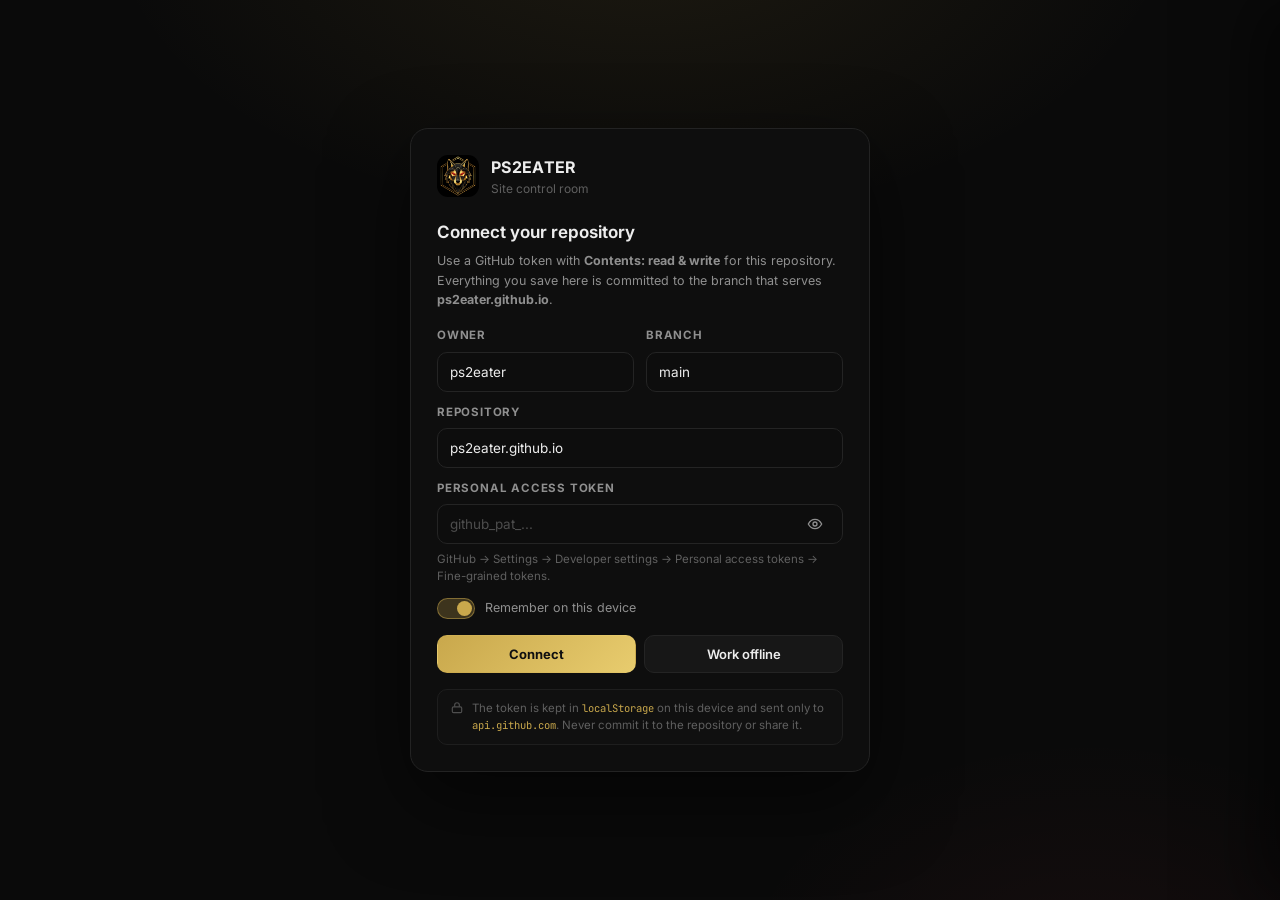
==== admin.html @ 751aa6f3 "Add files via upload" ====
<!DOCTYPE html>
<html lang="en">
<head>
<meta charset="UTF-8">
<meta name="viewport" content="width=device-width, initial-scale=1.0">
<title>PS2EATER - Control Room</title>
<meta name="robots" content="noindex, nofollow">
<link rel="icon" href="logo.png" type="image/png">
<link rel="preconnect" href="https://fonts.googleapis.com">
<link rel="preconnect" href="https://fonts.gstatic.com" crossorigin>
<link rel="stylesheet" href="admin.css">
</head>
<body>

<!-- ============================ LOGIN ============================ -->
<div class="login" id="login">
  <div class="login-card">
    <div class="login-brand">
      <img src="logo.png" alt="" width="42" height="42">
      <div>
        <h1>PS2EATER</h1>
        <p>Site control room</p>
      </div>
    </div>

    <h2>Connect your repository</h2>
    <p>Use a GitHub token with <b>Contents: read &amp; write</b> for this repository. Everything you save here is committed to the branch that serves <b>ps2eater.github.io</b>.</p>

    <form class="login-form" id="login-form" autocomplete="off">
      <div class="form-row">
        <div class="field">
          <label for="login-owner">Owner</label>
          <input class="input" id="login-owner" value="ps2eater" spellcheck="false">
        </div>
        <div class="field">
          <label for="login-branch">Branch</label>
          <input class="input" id="login-branch" value="main" spellcheck="false">
        </div>
      </div>
      <div class="field">
        <label for="login-repo">Repository</label>
        <input class="input" id="login-repo" value="ps2eater.github.io" spellcheck="false">
      </div>
      <div class="field">
        <label for="login-token">Personal access token</label>
        <div class="input-affix">
          <input class="input" id="login-token" type="password" placeholder="github_pat_..." spellcheck="false">
          <button class="btn-icon" type="button" id="toggle-token" title="Show token" aria-label="Show token">
            <svg viewBox="0 0 24 24" fill="none" stroke="currentColor" stroke-width="2"><path d="M2 12s3.6-7 10-7 10 7 10 7-3.6 7-10 7-10-7-10-7Z"/><circle cx="12" cy="12" r="3"/></svg>
          </button>
        </div>
        <span class="hint">GitHub → Settings → Developer settings → Personal access tokens → Fine-grained tokens.</span>
      </div>
      <label class="switch">
        <input type="checkbox" id="login-remember" checked>
        <span class="track"></span>
        <span>Remember on this device</span>
      </label>
      <div class="login-actions">
        <button class="btn btn-primary" type="submit" id="login-connect">Connect</button>
        <button class="btn" type="button" id="login-offline">Work offline</button>
      </div>
      <div class="secure-note">
        <svg viewBox="0 0 24 24" fill="none" stroke="currentColor" stroke-width="2"><rect x="4" y="10" width="16" height="10" rx="2"/><path d="M8 10V7a4 4 0 0 1 8 0v3"/></svg>
        <span>The token is kept in <code>localStorage</code> on this device and sent only to <code>api.github.com</code>. Never commit it to the repository or share it.</span>
      </div>
      <div class="hint error" id="login-status" hidden></div>
    </form>
  </div>
</div>

<!-- ============================ APP ============================ -->
<div class="app" id="app" hidden>
  <aside class="sidebar" id="sidebar">
    <div class="brand">
      <img src="logo.png" alt="" width="32" height="32">
      <div>
        <div class="brand-name">PS2EATER</div>
        <div class="brand-sub" id="brand-sub">Control room</div>
      </div>
    </div>

    <nav class="nav" aria-label="Main">
      <div class="nav-section">Dashboard</div>
      <button class="nav-item active" data-view="overview">
        <svg viewBox="0 0 24 24" fill="none" stroke="currentColor" stroke-width="1.9"><rect x="3" y="3" width="7" height="9" rx="1.5"/><rect x="14" y="3" width="7" height="5" rx="1.5"/><rect x="14" y="12" width="7" height="9" rx="1.5"/><rect x="3" y="16" width="7" height="5" rx="1.5"/></svg>
        Overview
      </button>
      <button class="nav-item" data-view="history">
        <svg viewBox="0 0 24 24" fill="none" stroke="currentColor" stroke-width="1.9"><path d="M3 12a9 9 0 1 0 3-6.7"/><path d="M3 4v5h5"/><path d="M12 8v4l3 2"/></svg>
        History
      </button>

      <div class="nav-section">Content</div>
      <button class="nav-item" data-view="tools">
        <svg viewBox="0 0 24 24" fill="none" stroke="currentColor" stroke-width="1.9"><path d="M14.7 6.3a4 4 0 0 0 5 5l-9.4 9.4a2.1 2.1 0 0 1-3-3Z"/><path d="m5 4 3 3"/></svg>
        <span class="grow">Tools</span><span class="count" id="count-tools">0</span>
      </button>
      <button class="nav-item" data-view="characters">
        <svg viewBox="0 0 24 24" fill="none" stroke="currentColor" stroke-width="1.9"><circle cx="12" cy="8" r="3.5"/><path d="M4.5 20a7.5 7.5 0 0 1 15 0"/></svg>
        <span class="grow">Characters</span><span class="count" id="count-characters">0</span>
      </button>
      <button class="nav-item" data-view="movepacks">
        <svg viewBox="0 0 24 24" fill="none" stroke="currentColor" stroke-width="1.9"><path d="m13 2-9 12h7l-1 8 9-12h-7Z"/></svg>
        <span class="grow">Move Packs</span><span class="count" id="count-movepacks">0</span>
      </button>

      <div class="nav-section">Site</div>
      <button class="nav-item" data-view="site">
        <svg viewBox="0 0 24 24" fill="none" stroke="currentColor" stroke-width="1.9"><circle cx="12" cy="12" r="9"/><path d="M3 12h18M12 3a15 15 0 0 1 0 18 15 15 0 0 1 0-18Z"/></svg>
        <span class="grow">Site settings</span>
      </button>
      <button class="nav-item" data-view="connection">
        <svg viewBox="0 0 24 24" fill="none" stroke="currentColor" stroke-width="1.9"><path d="M9 2v6M15 2v6"/><path d="M6 8h12v3a6 6 0 0 1-12 0Z"/><path d="M12 17v5"/></svg>
        <span class="grow">Connection</span>
      </button>
      <button class="nav-item" data-view="help">
        <svg viewBox="0 0 24 24" fill="none" stroke="currentColor" stroke-width="1.9"><circle cx="12" cy="12" r="9"/><path d="M9.5 9a2.5 2.5 0 1 1 3.5 2.3c-.7.4-1 .9-1 1.7"/><circle cx="12" cy="17" r="0.6" fill="currentColor"/></svg>
        <span class="grow">Help</span>
      </button>
    </nav>

    <div class="sidebar-foot">
      <button class="conn-chip" id="conn-chip" type="button">
        <span class="dot" id="conn-dot"></span>
        <span class="conn-text" id="conn-text">Not connected</span>
      </button>
    </div>
  </aside>

  <div class="main">
    <header class="topbar">
      <button class="btn-icon menu-btn" id="menu-toggle" aria-label="Menu">
        <svg viewBox="0 0 24 24" fill="none" stroke="currentColor" stroke-width="2"><path d="M4 6h16M4 12h16M4 18h16"/></svg>
      </button>
      <div class="crumbs" id="crumbs"><strong>Overview</strong></div>
      <div class="topbar-spacer"></div>
      <span class="pill" id="state-pill">Up to date</span>
      <a class="btn" href="index.html" target="_blank" rel="noopener" title="Open the public site">
        <svg viewBox="0 0 24 24" fill="none" stroke="currentColor" stroke-width="2"><path d="M14 3h7v7"/><path d="M21 3 10 14"/><path d="M19 14v5a2 2 0 0 1-2 2H5a2 2 0 0 1-2-2V7a2 2 0 0 1 2-2h5"/></svg>
        <span class="lbl">Preview</span>
      </a>
      <button class="btn btn-primary" id="btn-publish">
        <svg viewBox="0 0 24 24" fill="none" stroke="currentColor" stroke-width="2.1" stroke-linecap="round"><path d="M12 19V5"/><path d="m6 11 6-6 6 6"/></svg>
        <span class="lbl">Publish</span>
      </button>
    </header>

    <div class="content">
      <section class="view" id="view-overview">
        <div class="view-head">
          <div>
            <h1>Overview</h1>
            <p id="overview-sub">A quick read on what is live on the site.</p>
          </div>
          <div class="view-actions">
            <button class="btn" id="btn-reload">
              <svg viewBox="0 0 24 24" fill="none" stroke="currentColor" stroke-width="2"><path d="M3 12a9 9 0 1 0 3-6.7"/><path d="M3 4v5h5"/></svg>
              Reload from GitHub
            </button>
            <button class="btn btn-primary" id="btn-new-top">
              <svg viewBox="0 0 24 24" fill="none" stroke="currentColor" stroke-width="2.2" stroke-linecap="round"><path d="M12 5v14M5 12h14"/></svg>
              New item
            </button>
          </div>
        </div>
        <div id="overview-root"></div>
      </section>

      <section class="view" id="view-content" hidden>
        <div class="view-head">
          <div>
            <h1 id="content-title">Tools</h1>
            <p id="content-sub"></p>
          </div>
          <div class="view-actions">
            <button class="btn btn-primary" id="btn-new">
              <svg viewBox="0 0 24 24" fill="none" stroke="currentColor" stroke-width="2.2" stroke-linecap="round"><path d="M12 5v14M5 12h14"/></svg>
              New item
            </button>
          </div>
        </div>
        <div id="content-root"></div>
      </section>

      <section class="view" id="view-site" hidden>
        <div class="view-head">
          <div>
            <h1>Site settings</h1>
            <p>Text, links and section labels shown on the public page.</p>
          </div>
          <div class="view-actions">
            <button class="btn" id="btn-site-reset">Reset changes</button>
            <button class="btn btn-primary" id="btn-site-save">Save changes</button>
          </div>
        </div>
        <div id="site-root"></div>
      </section>

      <section class="view" id="view-history" hidden>
        <div class="view-head">
          <div>
            <h1>History</h1>
            <p>Commits that touched data.json. Restore any version into the editor, then publish when you are happy.</p>
          </div>
          <div class="view-actions">
            <button class="btn" id="btn-history-refresh">Refresh</button>
          </div>
        </div>
        <div id="history-root"></div>
      </section>

      <section class="view" id="view-connection" hidden>
        <div class="view-head">
          <div>
            <h1>Connection</h1>
            <p>Repository target, token and a live check of every request the dashboard makes.</p>
          </div>
        </div>
        <div id="connection-root"></div>
      </section>

      <section class="view" id="view-help" hidden>
        <div class="view-head">
          <div>
            <h1>Help</h1>
            <p>Setup, publishing and what to do when a request fails.</p>
          </div>
        </div>
        <div id="help-root"></div>
      </section>
    </div>
  </div>
</div>

<!-- ============================ EDITOR DRAWER ============================ -->
<div class="overlay" id="overlay"></div>
<aside class="drawer" id="drawer" role="dialog" aria-modal="true" aria-labelledby="drawer-title">
  <div class="drawer-head">
    <div class="drawer-title" id="drawer-title">Edit item</div>
    <div class="spacer"></div>
    <button class="btn-icon" id="drawer-close" aria-label="Close">
      <svg viewBox="0 0 24 24" fill="none" stroke="currentColor" stroke-width="2"><path d="M6 6l12 12M18 6 6 18"/></svg>
    </button>
  </div>

  <div class="drawer-body" id="drawer-body">
    <div class="field">
      <label for="f-name">Name <span style="color:var(--red)">*</span></label>
      <input class="input" id="f-name" placeholder="e.g. SVR 2012 Arena Pack" maxlength="90">
      <span class="hint" id="f-name-hint"></span>
    </div>

    <div class="form-row three">
      <div class="field">
        <label for="f-cat">Category</label>
        <select class="select" id="f-cat"></select>
      </div>
      <div class="field">
        <label for="f-version">Version</label>
        <input class="input" id="f-version" placeholder="v1.0" maxlength="20">
      </div>
      <div class="field">
        <label for="f-price-mode">Price</label>
        <select class="select" id="f-price-mode">
          <option value="free">Free</option>
          <option value="paid">Paid</option>
        </select>
      </div>
    </div>

    <div class="field" id="f-price-wrap" hidden>
      <label for="f-price">Price amount</label>
      <input class="input" id="f-price" placeholder="$15" maxlength="16">
    </div>

    <div class="field">
      <label for="f-icon">Icon</label>
      <div class="input-group">
        <input class="input" id="f-icon" placeholder="Pick an emoji below or type one" maxlength="8" style="max-width:160px">
        <div class="muted" style="font-size:12px">Shown when an item has no image.</div>
      </div>
      <div class="emoji-grid" id="emoji-grid"></div>
    </div>

    <div class="field">
      <label for="f-desc">Description</label>
      <textarea class="textarea" id="f-desc" placeholder="What does this item do? A line starting with - becomes a bullet."></textarea>
      <span class="hint">Plain text. Start a line with <code>-</code> to render it as a bullet in the card.</span>
    </div>

    <div class="field">
      <label for="f-features-input">Feature chips</label>
      <div class="chips-input" id="f-features">
        <input id="f-features-input" placeholder="Type a feature and press Enter">
      </div>
    </div>

    <div class="field">
      <label for="f-tags-input">Tags</label>
      <div class="chips-input" id="f-tags">
        <input id="f-tags-input" placeholder="Search keywords, press Enter">
      </div>
    </div>

    <div class="field">
      <label for="f-link">Download / store link</label>
      <input class="input" id="f-link" placeholder="https://amheroher.itch.io/..." spellcheck="false">
      <span class="hint" id="f-link-hint">Leave empty to show "Coming soon" on the site.</span>
    </div>

    <div class="field">
      <label>Image</label>
      <div class="image-field">
        <div class="image-preview" id="f-image-preview">+</div>
        <div style="flex:1;display:flex;flex-direction:column;gap:8px">
          <input class="input" id="f-image" placeholder="assets/my-image.png or https://..." spellcheck="false">
          <div class="row">
            <button class="btn btn-sm" type="button" id="f-image-upload">Upload to repo</button>
            <span class="hint" id="f-image-hint">JPG, PNG, WebP up to 2 MB.</span>
          </div>
        </div>
      </div>
    </div>

    <div class="divider"></div>

    <div class="row" style="gap:22px;flex-wrap:wrap">
      <label class="switch">
        <input type="checkbox" id="f-featured">
        <span class="track"></span>
        <span>Featured</span>
      </label>
      <label class="switch">
        <input type="checkbox" id="f-hidden">
        <span class="track"></span>
        <span>Hide from site</span>
      </label>
    </div>
  </div>

  <div class="drawer-foot">
    <button class="btn btn-danger" id="drawer-delete" type="button" hidden>
      <svg viewBox="0 0 24 24" fill="none" stroke="currentColor" stroke-width="2"><path d="M4 7h16M9 7V5h6v2M6 7l1 13h10l1-13"/></svg>
      Delete
    </button>
    <div class="spacer"></div>
    <button class="btn btn-ghost" id="drawer-cancel" type="button">Cancel</button>
    <button class="btn btn-primary" id="drawer-save" type="button">Save item</button>
  </div>
</aside>

<!-- ============================ MODAL ============================ -->
<div class="modal-wrap" id="modal" role="dialog" aria-modal="true">
  <div class="modal">
    <div class="modal-head">
      <h2 id="modal-title">Confirm</h2>
      <p id="modal-sub"></p>
    </div>
    <div class="modal-body" id="modal-body"></div>
    <div class="modal-foot" id="modal-foot"></div>
  </div>
</div>

<div class="toasts" id="toasts" aria-live="polite"></div>
<input type="file" id="file-import" accept="application/json" hidden>
<input type="file" id="file-image" accept="image/png,image/jpeg,image/webp,image/gif" hidden>

<script src="admin.js"></script>
</body>
</html>
---- admin.css ----
@import url('https://fonts.googleapis.com/css2?family=Inter:wght@400;500;600;700;800&family=JetBrains+Mono:wght@400;500&display=swap');

*, *::before, *::after { margin: 0; padding: 0; box-sizing: border-box; }

:root {
  --bg: #0a0a0a;
  --panel: #121212;
  --panel-2: #171717;
  --panel-3: #1c1c1c;
  --line: #242424;
  --line-soft: #1b1b1b;
  --text: #ededed;
  --muted: #8f8f8f;
  --dim: #5f5f5f;
  --gold: #c9a84c;
  --gold-2: #e8cc6e;
  --gold-dim: rgba(201, 168, 76, 0.12);
  --red: #ff4d5e;
  --green: #3ecf8e;
  --blue: #5b9dff;
  --amber: #f0b429;
  --radius: 14px;
  --radius-sm: 10px;
  --shadow: 0 18px 50px rgba(0, 0, 0, 0.55);
  --sidebar: 244px;
  --topbar: 64px;
  --ease: cubic-bezier(0.22, 1, 0.36, 1);
}

html, body { height: 100%; }

body {
  font-family: 'Inter', -apple-system, BlinkMacSystemFont, 'Segoe UI', sans-serif;
  background: var(--bg);
  color: var(--text);
  font-size: 14px;
  line-height: 1.5;
  -webkit-font-smoothing: antialiased;
}

a { color: inherit; }
button, input, select, textarea { font-family: inherit; font-size: inherit; color: inherit; }
button { cursor: pointer; }
svg { display: block; }
::selection { background: rgba(201, 168, 76, 0.28); }
:focus-visible { outline: 2px solid var(--gold); outline-offset: 2px; border-radius: 6px; }
[hidden] { display: none !important; }

::-webkit-scrollbar { width: 10px; height: 10px; }
::-webkit-scrollbar-track { background: transparent; }
::-webkit-scrollbar-thumb { background: #2a2a2a; border-radius: 20px; border: 2px solid var(--bg); }
::-webkit-scrollbar-thumb:hover { background: #383838; }

/* ============ BUTTONS ============ */
.btn {
  display: inline-flex;
  align-items: center;
  justify-content: center;
  gap: 7px;
  height: 38px;
  padding: 0 16px;
  border-radius: var(--radius-sm);
  border: 1px solid var(--line);
  background: var(--panel-2);
  color: var(--text);
  font-size: 13px;
  font-weight: 600;
  white-space: nowrap;
  transition: background 0.16s, border-color 0.16s, color 0.16s, transform 0.16s;
}
.btn:hover { background: var(--panel-3); border-color: #333; }
.btn:active { transform: translateY(1px); }
.btn svg { width: 15px; height: 15px; }
.btn-primary {
  background: linear-gradient(135deg, var(--gold), var(--gold-2));
  border-color: transparent;
  color: #101010;
  font-weight: 700;
}
.btn-primary:hover { background: linear-gradient(135deg, var(--gold-2), #f3e0a0); border-color: transparent; box-shadow: 0 6px 22px rgba(201, 168, 76, 0.22); }
.btn-primary:disabled { opacity: 0.45; cursor: not-allowed; box-shadow: none; }
.btn-ghost { background: transparent; }
.btn-ghost:hover { background: var(--panel-2); }
.btn-danger { color: var(--red); border-color: rgba(255, 77, 94, 0.28); background: rgba(255, 77, 94, 0.07); }
.btn-danger:hover { background: rgba(255, 77, 94, 0.14); border-color: rgba(255, 77, 94, 0.45); }
.btn-sm { height: 30px; padding: 0 11px; font-size: 12px; border-radius: 8px; }
.btn-sm svg { width: 13px; height: 13px; }
.btn-icon { width: 34px; height: 34px; padding: 0; border-radius: 9px; background: transparent; border-color: transparent; color: var(--muted); }
.btn-icon:hover { color: var(--text); background: var(--panel-2); border-color: var(--line); }
.btn-icon svg { width: 16px; height: 16px; }

/* ============ INPUTS ============ */
.field { display: flex; flex-direction: column; gap: 7px; }
.field > label, .label {
  font-size: 11.5px;
  font-weight: 700;
  letter-spacing: 0.07em;
  text-transform: uppercase;
  color: var(--muted);
  display: flex;
  align-items: center;
  gap: 6px;
}
.field .hint { font-size: 11.5px; color: var(--dim); line-height: 1.5; }
.field .hint.error { color: var(--red); }
.input, .select, .textarea {
  width: 100%;
  height: 40px;
  padding: 0 12px;
  background: #0d0d0d;
  border: 1px solid var(--line);
  border-radius: var(--radius-sm);
  color: var(--text);
  font-size: 13.5px;
  transition: border-color 0.16s, background 0.16s;
}
.textarea { height: auto; min-height: 96px; padding: 10px 12px; resize: vertical; line-height: 1.6; }
.select { appearance: none; padding-right: 34px;
  background-image: url("data:image/svg+xml,%3Csvg xmlns='http://www.w3.org/2000/svg' width='16' height='16' viewBox='0 0 24 24' fill='none' stroke='%23888' stroke-width='2.4' stroke-linecap='round'%3E%3Cpath d='m6 9 6 6 6-6'/%3E%3C/svg%3E");
  background-repeat: no-repeat; background-position: right 10px center; cursor: pointer;
}
.input::placeholder, .textarea::placeholder { color: #4d4d4d; }
.input:hover, .select:hover, .textarea:hover { border-color: #333; }
.input:focus, .select:focus, .textarea:focus { outline: none; border-color: rgba(201, 168, 76, 0.55); background: #101010; box-shadow: 0 0 0 3px rgba(201, 168, 76, 0.08); }
.input.invalid { border-color: rgba(255, 77, 94, 0.5); }
.input[readonly] { color: var(--muted); }

.input-group { display: flex; gap: 8px; align-items: center; }
.input-affix { position: relative; display: flex; align-items: center; }
.input-affix .input { padding-right: 42px; }
.input-affix .btn-icon { position: absolute; right: 4px; }

/* ============ LAYOUT ============ */
.app { display: flex; min-height: 100vh; }

.sidebar {
  width: var(--sidebar);
  flex: 0 0 var(--sidebar);
  background: #0c0c0c;
  border-right: 1px solid var(--line-soft);
  display: flex;
  flex-direction: column;
  position: fixed;
  inset: 0 auto 0 0;
  z-index: 40;
}
.brand { display: flex; align-items: center; gap: 10px; padding: 18px 18px 16px; border-bottom: 1px solid var(--line-soft); }
.brand img { width: 32px; height: 32px; border-radius: 9px; object-fit: contain; background: #000; }
.brand-name { font-size: 13px; font-weight: 800; letter-spacing: 0.1em; color: var(--gold); }
.brand-sub { font-size: 10.5px; color: var(--dim); letter-spacing: 0.04em; margin-top: 1px; }

.nav { padding: 12px 10px; display: flex; flex-direction: column; gap: 2px; overflow-y: auto; flex: 1; }
.nav-section { font-size: 10px; font-weight: 700; letter-spacing: 0.1em; text-transform: uppercase; color: #4a4a4a; padding: 14px 10px 7px; }
.nav-item {
  display: flex;
  align-items: center;
  gap: 10px;
  width: 100%;
  padding: 9px 10px;
  border-radius: 9px;
  border: 1px solid transparent;
  background: transparent;
  color: var(--muted);
  font-size: 13px;
  font-weight: 500;
  text-align: left;
  transition: background 0.15s, color 0.15s;
}
.nav-item svg { width: 16px; height: 16px; flex: 0 0 auto; opacity: 0.85; }
.nav-item:hover { background: #141414; color: var(--text); }
.nav-item.active { background: var(--gold-dim); color: var(--gold); border-color: rgba(201, 168, 76, 0.16); font-weight: 600; }
.nav-item .count {
  margin-left: auto;
  font-size: 11px;
  font-weight: 700;
  color: var(--dim);
  background: #191919;
  border-radius: 20px;
  padding: 1px 7px;
  min-width: 22px;
  text-align: center;
}
.nav-item.active .count { color: var(--gold); background: rgba(201, 168, 76, 0.14); }

.sidebar-foot { padding: 12px; border-top: 1px solid var(--line-soft); }
.conn-chip {
  display: flex; align-items: center; gap: 8px;
  padding: 9px 10px; border-radius: 9px;
  background: #111; border: 1px solid var(--line-soft);
  font-size: 11.5px; color: var(--muted);
  width: 100%; text-align: left;
}
.conn-chip:hover { border-color: #2e2e2e; color: var(--text); }
.dot { width: 7px; height: 7px; border-radius: 50%; background: var(--dim); flex: 0 0 auto; }
.dot.ok { background: var(--green); box-shadow: 0 0 0 3px rgba(62, 207, 142, 0.12); }
.dot.warn { background: var(--amber); box-shadow: 0 0 0 3px rgba(240, 180, 41, 0.12); }
.dot.err { background: var(--red); box-shadow: 0 0 0 3px rgba(255, 77, 94, 0.12); }
.conn-text { overflow: hidden; text-overflow: ellipsis; white-space: nowrap; }

.main { flex: 1; margin-left: var(--sidebar); min-width: 0; display: flex; flex-direction: column; }

.topbar {
  height: var(--topbar);
  display: flex;
  align-items: center;
  gap: 12px;
  padding: 0 24px;
  border-bottom: 1px solid var(--line-soft);
  background: rgba(10, 10, 10, 0.88);
  backdrop-filter: blur(12px);
  position: sticky;
  top: 0;
  z-index: 30;
}
.crumbs { display: flex; align-items: center; gap: 8px; font-size: 13px; color: var(--dim); min-width: 0; }
.crumbs strong { color: var(--text); font-weight: 600; white-space: nowrap; overflow: hidden; text-overflow: ellipsis; }
.crumbs svg { width: 13px; height: 13px; opacity: 0.5; }
.topbar-spacer { flex: 1; }
.pill {
  display: inline-flex; align-items: center; gap: 6px;
  font-size: 11.5px; font-weight: 600;
  padding: 5px 10px; border-radius: 20px;
  border: 1px solid var(--line);
  color: var(--muted); background: var(--panel);
  white-space: nowrap;
}
.pill.dirty { color: var(--amber); border-color: rgba(240, 180, 41, 0.28); background: rgba(240, 180, 41, 0.08); }
.pill.dirty::before { content: ''; width: 6px; height: 6px; border-radius: 50%; background: var(--amber); }
.pill.ok { color: var(--green); border-color: rgba(62, 207, 142, 0.26); background: rgba(62, 207, 142, 0.07); }

.content { padding: 26px 24px 64px; max-width: 1320px; width: 100%; }
.view[hidden] { display: none; }
.view-head { display: flex; align-items: flex-start; justify-content: space-between; gap: 16px; margin-bottom: 22px; flex-wrap: wrap; }
.view-head h1 { font-size: 21px; font-weight: 700; letter-spacing: -0.01em; }
.view-head p { color: var(--muted); font-size: 13px; margin-top: 4px; max-width: 620px; }
.view-actions { display: flex; gap: 8px; align-items: center; flex-wrap: wrap; }

/* ============ CARDS ============ */
.card {
  background: var(--panel);
  border: 1px solid var(--line-soft);
  border-radius: var(--radius);
  padding: 18px;
}
.card-head { display: flex; align-items: center; justify-content: space-between; gap: 12px; margin-bottom: 14px; }
.card-title { font-size: 13.5px; font-weight: 650; letter-spacing: -0.005em; }
.card-sub { font-size: 12px; color: var(--dim); margin-top: 2px; }

.stat-grid { display: grid; grid-template-columns: repeat(auto-fit, minmax(190px, 1fr)); gap: 12px; margin-bottom: 16px; }
.stat {
  background: linear-gradient(170deg, #141414, #101010);
  border: 1px solid var(--line-soft);
  border-radius: var(--radius);
  padding: 16px 18px;
  position: relative;
  overflow: hidden;
}
.stat::after {
  content: ''; position: absolute; right: -30px; top: -30px; width: 90px; height: 90px;
  border-radius: 50%; background: radial-gradient(circle, rgba(201, 168, 76, 0.1), transparent 70%);
}
.stat-label { font-size: 11.5px; color: var(--muted); font-weight: 600; letter-spacing: 0.03em; display: flex; align-items: center; gap: 6px; }
.stat-label svg { width: 14px; height: 14px; opacity: 0.7; }
.stat-value { font-size: 27px; font-weight: 700; letter-spacing: -0.03em; margin-top: 8px; line-height: 1; }
.stat-meta { font-size: 11.5px; color: var(--dim); margin-top: 8px; }
.stat-meta b { color: var(--muted); font-weight: 600; }

.grid-2 { display: grid; grid-template-columns: 1.35fr 1fr; gap: 14px; align-items: start; }
.stack { display: flex; flex-direction: column; gap: 14px; }

.bar-row { display: flex; align-items: center; gap: 12px; margin-bottom: 14px; }
.bar-label { width: 92px; font-size: 12.5px; color: var(--muted); flex: 0 0 auto; }
.bar { height: 7px; border-radius: 20px; background: #1e1e1e; flex: 1; overflow: hidden; }
.bar span { display: block; height: 100%; border-radius: 20px; background: linear-gradient(90deg, var(--gold), var(--gold-2)); transition: width 0.5s var(--ease); }
.bar-row.g2 .bar span { background: linear-gradient(90deg, #6a8cff, #8fb0ff); }
.bar-row.g3 .bar span { background: linear-gradient(90deg, #d1503f, #ff7a63); }
.bar-val { width: 34px; text-align: right; font-size: 12.5px; font-weight: 600; color: var(--text); }

.check-list { display: flex; flex-direction: column; gap: 2px; }
.check {
  display: flex; align-items: flex-start; gap: 10px;
  padding: 9px 8px; border-radius: 9px; font-size: 12.5px;
  transition: background 0.15s;
}
.check:hover { background: #161616; }
.check-icon { width: 18px; height: 18px; border-radius: 50%; display: grid; place-items: center; flex: 0 0 auto; margin-top: 1px; }
.check-icon svg { width: 11px; height: 11px; stroke-width: 3; }
.check.ok .check-icon { background: rgba(62, 207, 142, 0.14); color: var(--green); }
.check.warn .check-icon { background: rgba(240, 180, 41, 0.14); color: var(--amber); }
.check.err .check-icon { background: rgba(255, 77, 94, 0.14); color: var(--red); }
.check-body { flex: 1; min-width: 0; color: var(--muted); }
.check-body b { color: var(--text); font-weight: 600; display: block; font-size: 12.5px; }
.check-body span { font-size: 11.5px; color: var(--dim); }

.empty {
  text-align: center;
  padding: 46px 20px;
  color: var(--dim);
  font-size: 13px;
}
.empty svg { width: 26px; height: 26px; margin: 0 auto 10px; opacity: 0.4; }
.empty b { display: block; color: var(--muted); font-weight: 600; margin-bottom: 4px; font-size: 13.5px; }

/* ============ TOOLBAR ============ */
.toolbar { display: flex; align-items: center; gap: 8px; margin-bottom: 12px; flex-wrap: wrap; }
.search-box { position: relative; flex: 1 1 260px; min-width: 200px; }
.search-box svg { position: absolute; left: 11px; top: 50%; transform: translateY(-50%); width: 15px; height: 15px; color: var(--dim); }
.search-box .input { padding-left: 34px; height: 38px; }
.seg {
  display: inline-flex;
  padding: 3px;
  gap: 2px;
  background: #0d0d0d;
  border: 1px solid var(--line);
  border-radius: 10px;
  height: 38px;
  align-items: center;
}
.seg button {
  height: 30px; padding: 0 12px; border: 0; border-radius: 7px;
  background: transparent; color: var(--muted); font-size: 12.5px; font-weight: 600;
  transition: background 0.15s, color 0.15s;
}
.seg button:hover { color: var(--text); }
.seg button.active { background: var(--panel-3); color: var(--text); box-shadow: 0 1px 0 rgba(255, 255, 255, 0.04) inset; }
.seg button.active.gold { color: var(--gold); background: var(--gold-dim); }

/* ============ TABLE ============ */
.table-wrap {
  background: var(--panel);
  border: 1px solid var(--line-soft);
  border-radius: var(--radius);
  overflow: hidden;
}
.table-scroll { overflow-x: auto; }
table.table { width: 100%; border-collapse: collapse; min-width: 780px; }
.table thead th {
  text-align: left;
  font-size: 10.5px;
  font-weight: 700;
  letter-spacing: 0.08em;
  text-transform: uppercase;
  color: var(--dim);
  padding: 11px 14px;
  border-bottom: 1px solid var(--line-soft);
  background: #0f0f0f;
  white-space: nowrap;
}
.table tbody td { padding: 11px 14px; border-bottom: 1px solid var(--line-soft); vertical-align: middle; font-size: 13px; }
.table tbody tr:last-child td { border-bottom: 0; }
.table tbody tr { transition: background 0.12s; }
.table tbody tr:hover { background: #161616; }
.table tbody tr[draggable="true"] { cursor: grab; }
.table tbody tr.drop-target { background: rgba(201, 168, 76, 0.09); box-shadow: inset 0 2px 0 var(--gold); }
.table tbody tr.selected { background: rgba(201, 168, 76, 0.055); }
.table tbody tr.hidden-row { opacity: 0.55; }
.cell-item { display: flex; align-items: center; gap: 11px; min-width: 220px; }
.item-icon {
  width: 34px; height: 34px; border-radius: 9px;
  display: grid; place-items: center; font-size: 16px;
  background: #1b1b1b; border: 1px solid #282828; flex: 0 0 auto;
}
.item-name { font-weight: 600; font-size: 13px; line-height: 1.35; }
.item-meta { font-size: 11.5px; color: var(--dim); display: flex; gap: 7px; align-items: center; margin-top: 2px; flex-wrap: wrap; }
.tag {
  display: inline-flex; align-items: center; gap: 4px;
  font-size: 10.5px; font-weight: 600;
  padding: 2px 8px; border-radius: 20px;
  background: #1c1c1c; color: var(--muted); border: 1px solid #262626;
  white-space: nowrap;
}
.tag.gold { color: var(--gold); background: var(--gold-dim); border-color: rgba(201, 168, 76, 0.22); }
.tag.red { color: var(--red); background: rgba(255, 77, 94, 0.1); border-color: rgba(255, 77, 94, 0.24); }
.tag.green { color: var(--green); background: rgba(62, 207, 142, 0.1); border-color: rgba(62, 207, 142, 0.22); }
.tag.blue { color: var(--blue); background: rgba(91, 157, 255, 0.1); border-color: rgba(91, 157, 255, 0.22); }
.tag.dim { color: var(--dim); }
.row-actions { display: flex; gap: 2px; justify-content: flex-end; }
.row-actions .btn-icon { width: 30px; height: 30px; }
.row-actions .btn-icon svg { width: 15px; height: 15px; }
.check-cell { width: 38px; }
.cb {
  appearance: none;
  width: 15px; height: 15px;
  border: 1.5px solid #3a3a3a; border-radius: 4px;
  background: #0d0d0d; cursor: pointer; position: relative; flex: 0 0 auto;
}
.cb:checked { background: var(--gold); border-color: var(--gold); }
.cb:checked::after {
  content: ''; position: absolute; left: 4px; top: 1px;
  width: 4px; height: 8px; border: solid #0d0d0d; border-width: 0 2px 2px 0;
  transform: rotate(43deg);
}
.cb:hover { border-color: #555; }

.bulkbar {
  display: flex; align-items: center; gap: 10px;
  background: #171717; border: 1px solid #2a2a2a;
  border-radius: var(--radius-sm);
  padding: 8px 12px; margin-bottom: 10px;
  font-size: 12.5px; color: var(--muted);
}
.bulkbar b { color: var(--text); }
.bulkbar .spacer { flex: 1; }

/* ============ DRAWER ============ */
.overlay {
  position: fixed; inset: 0; background: rgba(0, 0, 0, 0.6);
  backdrop-filter: blur(2px);
  opacity: 0; pointer-events: none; transition: opacity 0.22s; z-index: 60;
}
.overlay.show { opacity: 1; pointer-events: auto; }

.drawer {
  position: fixed; top: 0; right: 0; bottom: 0;
  width: min(560px, 100vw);
  background: #0e0e0e;
  border-left: 1px solid var(--line);
  box-shadow: -24px 0 60px rgba(0, 0, 0, 0.5);
  transform: translateX(100%);
  transition: transform 0.3s var(--ease);
  z-index: 70;
  display: flex; flex-direction: column;
}
.drawer.open { transform: translateX(0); }
.drawer-head { display: flex; align-items: center; gap: 10px; padding: 16px 20px; border-bottom: 1px solid var(--line-soft); }
.drawer-title { font-size: 15px; font-weight: 650; }
.drawer-head .spacer { flex: 1; }
.drawer-body { flex: 1; overflow-y: auto; padding: 20px; display: flex; flex-direction: column; gap: 16px; }
.drawer-foot { padding: 14px 20px; border-top: 1px solid var(--line-soft); display: flex; align-items: center; gap: 8px; background: #0c0c0c; }
.drawer-foot .spacer { flex: 1; }
.form-row { display: grid; grid-template-columns: 1fr 1fr; gap: 12px; }
.form-row.three { grid-template-columns: 1.4fr 1fr 1fr; }

/* chips editor */
.chips-input {
  display: flex; flex-wrap: wrap; gap: 6px; align-items: center;
  min-height: 40px; padding: 6px 8px;
  background: #0d0d0d; border: 1px solid var(--line); border-radius: var(--radius-sm);
}
.chips-input:focus-within { border-color: rgba(201, 168, 76, 0.55); box-shadow: 0 0 0 3px rgba(201, 168, 76, 0.08); }
.chips-input input { flex: 1; min-width: 90px; border: 0; background: transparent; outline: none; font-size: 13px; height: 26px; padding: 0 4px; }
.chips-input input::placeholder { color: #4d4d4d; }
.chip-item {
  display: inline-flex; align-items: center; gap: 5px;
  font-size: 12px; padding: 3px 6px 3px 9px;
  background: #1d1d1d; border: 1px solid #2b2b2b; border-radius: 7px; color: var(--muted);
}
.chip-item button { border: 0; background: transparent; color: var(--dim); width: 16px; height: 16px; border-radius: 4px; display: grid; place-items: center; font-size: 13px; line-height: 1; }
.chip-item button:hover { color: var(--red); background: rgba(255, 77, 94, 0.1); }

/* emoji picker */
.emoji-grid { display: flex; flex-wrap: wrap; gap: 4px; margin-top: 8px; max-height: 118px; overflow-y: auto; padding-right: 4px; }
.emoji-grid button {
  width: 32px; height: 32px; border-radius: 8px;
  border: 1px solid #242424; background: #111;
  font-size: 16px; display: grid; place-items: center;
  transition: border-color 0.15s, transform 0.15s, background 0.15s;
}
.emoji-grid button:hover { border-color: #3a3a3a; transform: translateY(-1px); }
.emoji-grid button.picked { border-color: var(--gold); background: var(--gold-dim); }

/* toggle */
.switch { display: inline-flex; align-items: center; gap: 10px; cursor: pointer; user-select: none; }
.switch input { display: none; }
.switch .track { width: 38px; height: 21px; border-radius: 20px; background: #262626; border: 1px solid #333; position: relative; transition: background 0.2s, border-color 0.2s; flex: 0 0 auto; }
.switch .track::after { content: ''; position: absolute; left: 2px; top: 2px; width: 15px; height: 15px; border-radius: 50%; background: #777; transition: transform 0.2s var(--ease), background 0.2s; }
.switch input:checked + .track { background: rgba(201, 168, 76, 0.25); border-color: rgba(201, 168, 76, 0.5); }
.switch input:checked + .track::after { transform: translateX(17px); background: var(--gold); }
.switch span { font-size: 12.5px; color: var(--muted); }

/* image field */
.image-field { display: flex; gap: 12px; align-items: flex-start; }
.image-preview {
  width: 92px; height: 72px; border-radius: 10px; flex: 0 0 auto;
  border: 1px dashed #2e2e2e; background: #101010;
  display: grid; place-items: center; color: #3f3f3f; font-size: 20px; overflow: hidden;
}
.image-preview img { width: 100%; height: 100%; object-fit: cover; }

/* ============ MODAL ============ */
.modal-wrap {
  position: fixed; inset: 0; z-index: 90; display: grid; place-items: center; padding: 20px;
  background: rgba(0, 0, 0, 0.58); backdrop-filter: blur(3px);
  opacity: 0; pointer-events: none; transition: opacity 0.2s;
}
.modal-wrap.show { opacity: 1; pointer-events: auto; }
.modal {
  width: min(620px, 100%);
  max-height: 86vh;
  background: #101010;
  border: 1px solid #2a2a2a;
  border-radius: 16px;
  box-shadow: var(--shadow);
  display: flex; flex-direction: column;
  transform: translateY(10px) scale(0.99);
  transition: transform 0.24s var(--ease);
}
.modal-wrap.show .modal { transform: none; }
.modal-head { padding: 18px 20px 12px; }
.modal-head h2 { font-size: 16px; font-weight: 650; }
.modal-head p { font-size: 12.5px; color: var(--dim); margin-top: 4px; }
.modal-body { padding: 0 20px 18px; overflow-y: auto; display: flex; flex-direction: column; gap: 14px; }
.modal-foot { padding: 14px 20px; border-top: 1px solid var(--line-soft); display: flex; gap: 8px; align-items: center; background: #0c0c0c; border-radius: 0 0 16px 16px; }
.modal-foot .spacer { flex: 1; }

.diff-list { display: flex; flex-direction: column; gap: 5px; font-size: 12.5px; }
.diff-row { display: flex; align-items: center; gap: 8px; padding: 7px 10px; border-radius: 8px; background: #151515; }
.diff-row .mark { width: 16px; text-align: center; font-weight: 700; }
.diff-row.add .mark { color: var(--green); }
.diff-row.del .mark { color: var(--red); }
.diff-row.mod .mark { color: var(--amber); }
.diff-row .where { margin-left: auto; color: var(--dim); font-size: 11.5px; }

/* ============ TOASTS ============ */
.toasts { position: fixed; bottom: 20px; right: 20px; z-index: 120; display: flex; flex-direction: column; gap: 8px; max-width: 380px; }
.toast {
  display: flex; align-items: flex-start; gap: 10px;
  background: #161616; border: 1px solid #2c2c2c;
  border-radius: 12px; padding: 12px 14px;
  box-shadow: 0 12px 30px rgba(0, 0, 0, 0.5);
  font-size: 12.5px; color: var(--text);
  animation: toastIn 0.25s var(--ease);
}
.toast.out { animation: toastOut 0.2s ease forwards; }
.toast .t-icon { width: 16px; height: 16px; flex: 0 0 auto; margin-top: 1px; }
.toast.ok .t-icon { color: var(--green); }
.toast.err .t-icon { color: var(--red); }
.toast.warn .t-icon { color: var(--amber); }
.toast.info .t-icon { color: var(--blue); }
.toast .t-body { flex: 1; line-height: 1.45; }
.toast .t-body small { display: block; color: var(--dim); font-size: 11.5px; margin-top: 2px; }
.toast a { color: var(--gold); }
@keyframes toastIn { from { opacity: 0; transform: translateY(8px); } to { opacity: 1; transform: none; } }
@keyframes toastOut { to { opacity: 0; transform: translateX(20px); } }

/* ============ LOGIN ============ */
.login {
  min-height: 100vh;
  display: grid;
  place-items: center;
  padding: 40px 20px;
  background:
    radial-gradient(ellipse 60% 50% at 50% -10%, rgba(201, 168, 76, 0.1), transparent 70%),
    radial-gradient(ellipse 40% 40% at 85% 110%, rgba(255, 77, 94, 0.05), transparent 70%),
    var(--bg);
}
.login-card {
  width: min(460px, 100%);
  background: #0e0e0e;
  border: 1px solid #232323;
  border-radius: 18px;
  padding: 26px;
  box-shadow: 0 30px 80px rgba(0, 0, 0, 0.55);
}
.login-brand { display: flex; align-items: center; gap: 12px; margin-bottom: 22px; }
.login-brand img { width: 42px; height: 42px; border-radius: 11px; background: #000; object-fit: contain; }
.login-brand h1 { font-size: 16px; font-weight: 700; letter-spacing: 0.02em; }
.login-brand p { font-size: 12px; color: var(--dim); margin-top: 1px; }
.login-card h2 { font-size: 17px; font-weight: 650; margin-bottom: 6px; }
.login-card > p { font-size: 12.5px; color: var(--muted); margin-bottom: 18px; line-height: 1.55; }
.login-form { display: flex; flex-direction: column; gap: 12px; }
.login-actions { display: flex; gap: 8px; margin-top: 4px; }
.login-actions .btn { flex: 1; }
.secure-note {
  display: flex; gap: 8px; align-items: flex-start;
  font-size: 11.5px; color: var(--dim); line-height: 1.5;
  background: #101010; border: 1px solid #1e1e1e; border-radius: 10px; padding: 10px 12px;
  margin-top: 4px;
}
.secure-note svg { width: 14px; height: 14px; flex: 0 0 auto; margin-top: 1px; color: #4f4f4f; }
.secure-note code { color: var(--gold); font-family: 'JetBrains Mono', monospace; font-size: 10.5px; }

/* ============ MISC ============ */
.kbd {
  font-family: 'JetBrains Mono', monospace;
  font-size: 10.5px;
  padding: 2px 6px;
  border-radius: 5px;
  background: #1a1a1a;
  border: 1px solid #2c2c2c;
  color: var(--muted);
}
.mono { font-family: 'JetBrains Mono', monospace; font-size: 11.5px; }
.section-title { font-size: 12px; font-weight: 700; letter-spacing: 0.07em; text-transform: uppercase; color: var(--dim); margin: 22px 0 12px; }
.section-title:first-child { margin-top: 0; }
.divider { height: 1px; background: var(--line-soft); margin: 4px 0; }
.spinner {
  width: 14px; height: 14px; border-radius: 50%;
  border: 2px solid rgba(255, 255, 255, 0.18);
  border-top-color: currentColor;
  animation: spin 0.7s linear infinite;
}
@keyframes spin { to { transform: rotate(360deg); } }
.muted { color: var(--muted); }
.dim { color: var(--dim); }
.row { display: flex; align-items: center; gap: 8px; }
.grow { flex: 1; }

.help-grid { display: grid; grid-template-columns: repeat(auto-fit, minmax(300px, 1fr)); gap: 14px; }
.help-step { display: flex; gap: 12px; padding: 12px 0; border-bottom: 1px solid var(--line-soft); }
.help-step:last-child { border-bottom: 0; }
.help-num {
  width: 22px; height: 22px; border-radius: 7px; flex: 0 0 auto;
  background: var(--gold-dim); color: var(--gold);
  display: grid; place-items: center; font-size: 11.5px; font-weight: 700;
  border: 1px solid rgba(201, 168, 76, 0.2);
}
.help-step b { font-size: 12.5px; font-weight: 600; display: block; margin-bottom: 2px; }
.help-step p, .help-step span { font-size: 12px; color: var(--dim); line-height: 1.55; }
.help-step code, .help-code {
  font-family: 'JetBrains Mono', monospace; font-size: 11px;
  background: #171717; border: 1px solid #262626; border-radius: 5px;
  padding: 1px 5px; color: var(--gold);
}
.help-code { display: block; padding: 10px 12px; margin-top: 8px; color: #cfcfcf; overflow-x: auto; white-space: pre-wrap; line-height: 1.6; }

.commit-row { display: flex; gap: 12px; padding: 12px 0; border-bottom: 1px solid var(--line-soft); align-items: flex-start; }
.commit-row:last-child { border-bottom: 0; }
.commit-dot { width: 8px; height: 8px; border-radius: 50%; background: var(--gold); margin-top: 6px; flex: 0 0 auto; opacity: 0.55; }
.commit-main { flex: 1; min-width: 0; }
.commit-msg { font-size: 12.5px; font-weight: 550; white-space: nowrap; overflow: hidden; text-overflow: ellipsis; }
.commit-meta { font-size: 11.5px; color: var(--dim); margin-top: 2px; display: flex; gap: 8px; flex-wrap: wrap; }

.banner-strip {
  display: flex; align-items: center; gap: 10px;
  background: rgba(240, 180, 41, 0.07);
  border: 1px solid rgba(240, 180, 41, 0.22);
  color: #d9b064;
  border-radius: var(--radius-sm);
  padding: 10px 12px;
  font-size: 12.5px;
  margin-bottom: 16px;
}
.banner-strip svg { width: 15px; height: 15px; flex: 0 0 auto; }
.banner-strip .btn { margin-left: auto; }

.menu-btn { display: none; }

@media (max-width: 1080px) {
  .grid-2 { grid-template-columns: 1fr; }
}

@media (max-width: 900px) {
  :root { --sidebar: 0px; }
  .sidebar {
    transform: translateX(-100%);
    transition: transform 0.28s var(--ease);
    width: 248px; flex-basis: 248px;
    box-shadow: 24px 0 60px rgba(0, 0, 0, 0.5);
  }
  .sidebar.open { transform: none; }
  .main { margin-left: 0; }
  .menu-btn { display: inline-flex; }
  .content { padding: 18px 16px 60px; }
  .topbar { padding: 0 14px; }
  .crumbs .sep { display: none; }
  .form-row, .form-row.three { grid-template-columns: 1fr; }
  .drawer { width: 100vw; }
  .view-head h1 { font-size: 19px; }
}

@media (max-width: 620px) {
  .stat-grid { grid-template-columns: 1fr 1fr; }
  .stat-value { font-size: 22px; }
  .crumbs { display: none; }
  .table thead th:nth-child(3), .table thead th:nth-child(4), .table thead th:nth-child(5),
  .table tbody td:nth-child(3), .table tbody td:nth-child(4), .table tbody td:nth-child(5) { display: none; }
  table.table { min-width: 0; }
  .cell-item { min-width: 0; }
  .cell-item { gap: 9px; }
  .item-icon { width: 30px; height: 30px; font-size: 14px; }
  .table tbody td { padding: 10px 8px; }
  .item-meta > .dim, .item-meta .tag.dim { display: none; }
  .row-actions .btn-icon[data-act="up"], .row-actions .btn-icon[data-act="down"] { display: none; }
  .btn span.lbl { display: none; }
  .btn-primary span.lbl { display: inline; }
  .toasts { left: 12px; right: 12px; bottom: 12px; max-width: none; }
  .table-scroll { overflow-x: auto; }
}
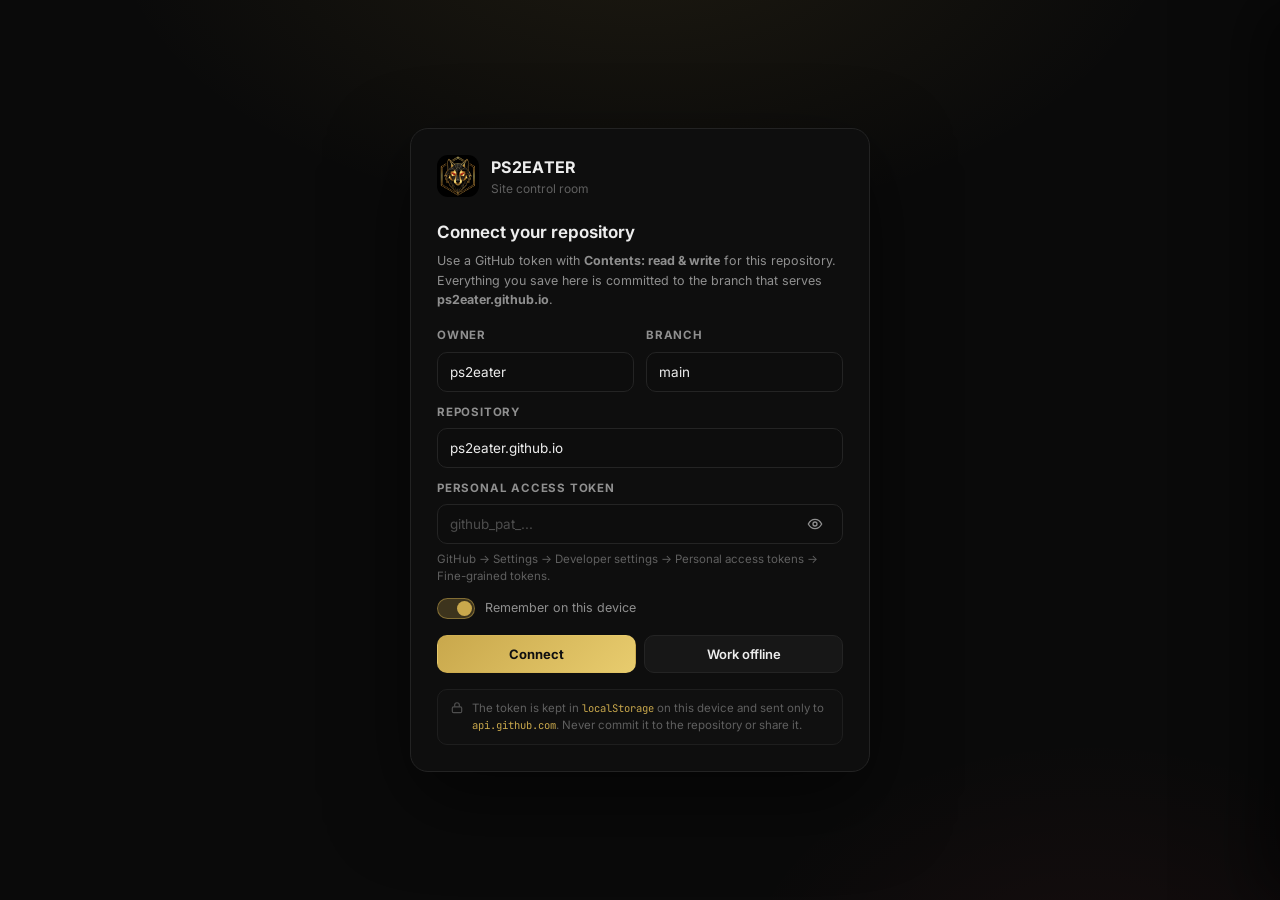
==== commit 60f4a2b5: "Add files via upload" ====
--- a/admin.html
+++ b/admin.html
@@ -92,17 +92,10 @@
       </button>
 
       <div class="nav-section">Content</div>
-      <button class="nav-item" data-view="tools">
-        <svg viewBox="0 0 24 24" fill="none" stroke="currentColor" stroke-width="1.9"><path d="M14.7 6.3a4 4 0 0 0 5 5l-9.4 9.4a2.1 2.1 0 0 1-3-3Z"/><path d="m5 4 3 3"/></svg>
-        <span class="grow">Tools</span><span class="count" id="count-tools">0</span>
-      </button>
-      <button class="nav-item" data-view="characters">
-        <svg viewBox="0 0 24 24" fill="none" stroke="currentColor" stroke-width="1.9"><circle cx="12" cy="8" r="3.5"/><path d="M4.5 20a7.5 7.5 0 0 1 15 0"/></svg>
-        <span class="grow">Characters</span><span class="count" id="count-characters">0</span>
-      </button>
-      <button class="nav-item" data-view="movepacks">
-        <svg viewBox="0 0 24 24" fill="none" stroke="currentColor" stroke-width="1.9"><path d="m13 2-9 12h7l-1 8 9-12h-7Z"/></svg>
-        <span class="grow">Move Packs</span><span class="count" id="count-movepacks">0</span>
+      <div id="nav-content"></div>
+      <button class="nav-item nav-add" id="btn-add-section" type="button">
+        <svg viewBox="0 0 24 24" fill="none" stroke="currentColor" stroke-width="2" stroke-linecap="round"><path d="M12 5v14M5 12h14"/></svg>
+        <span class="grow">Add section</span>
       </button>
 
       <div class="nav-section">Site</div>
@@ -265,6 +258,7 @@
         <select class="select" id="f-price-mode">
           <option value="free">Free</option>
           <option value="paid">Paid</option>
+          <option value="soon">Coming soon</option>
         </select>
       </div>
     </div>
@@ -280,6 +274,9 @@
         <input class="input" id="f-icon" placeholder="Pick an emoji below or type one" maxlength="8" style="max-width:160px">
         <div class="muted" style="font-size:12px">Shown when an item has no image.</div>
       </div>
+      <div class="icon-set-label">More icons</div>
+      <div class="emoji-grid extra" id="emoji-grid-extra"></div>
+      <div class="icon-set-label">Classic set</div>
       <div class="emoji-grid" id="emoji-grid"></div>
     </div>
 
--- a/admin.css
+++ b/admin.css
@@ -182,6 +182,18 @@
 }
 .nav-item.active .count { color: var(--gold); background: rgba(201, 168, 76, 0.14); }
 
+.nav-add {
+  margin-top: 4px;
+  border: 1px dashed #2a2a2a;
+  color: var(--dim);
+  background: transparent;
+  width: 100%;
+}
+.nav-add:hover { color: var(--gold); border-color: rgba(201, 168, 76, 0.3); background: rgba(201, 168, 76, 0.05); }
+.nav-add svg { color: inherit; }
+
+.btn-icon.danger:hover { color: var(--red); border-color: rgba(255, 77, 94, 0.3); background: rgba(255, 77, 94, 0.08); }
+
 .sidebar-foot { padding: 12px; border-top: 1px solid var(--line-soft); }
 .conn-chip {
   display: flex; align-items: center; gap: 8px;
@@ -374,6 +386,7 @@
 .tag.green { color: var(--green); background: rgba(62, 207, 142, 0.1); border-color: rgba(62, 207, 142, 0.22); }
 .tag.blue { color: var(--blue); background: rgba(91, 157, 255, 0.1); border-color: rgba(91, 157, 255, 0.22); }
 .tag.dim { color: var(--dim); }
+.tag.amber { color: var(--amber); background: rgba(240, 180, 41, 0.1); border-color: rgba(240, 180, 41, 0.24); }
 .row-actions { display: flex; gap: 2px; justify-content: flex-end; }
 .row-actions .btn-icon { width: 30px; height: 30px; }
 .row-actions .btn-icon svg { width: 15px; height: 15px; }
@@ -450,6 +463,15 @@
 
 /* emoji picker */
 .emoji-grid { display: flex; flex-wrap: wrap; gap: 4px; margin-top: 8px; max-height: 118px; overflow-y: auto; padding-right: 4px; }
+.emoji-grid.extra { margin-top: 6px; margin-bottom: 4px; max-height: 96px; }
+.icon-set-label {
+  font-size: 10px;
+  font-weight: 700;
+  letter-spacing: 0.09em;
+  text-transform: uppercase;
+  color: var(--dim);
+  margin-top: 10px;
+}
 .emoji-grid button {
   width: 32px; height: 32px; border-radius: 8px;
   border: 1px solid #242424; background: #111;
@@ -531,6 +553,14 @@
 .toast .t-body small { display: block; color: var(--dim); font-size: 11.5px; margin-top: 2px; }
 .toast a { color: var(--gold); }
 @keyframes toastIn { from { opacity: 0; transform: translateY(8px); } to { opacity: 1; transform: none; } }
+@keyframes shakeX {
+  0%, 100% { transform: translateX(0); }
+  20% { transform: translateX(-7px); }
+  40% { transform: translateX(6px); }
+  60% { transform: translateX(-4px); }
+  80% { transform: translateX(3px); }
+}
+.drawer.shake { animation: shakeX 0.42s var(--ease); }
 @keyframes toastOut { to { opacity: 0; transform: translateX(20px); } }
 
 /* ============ LOGIN ============ */
